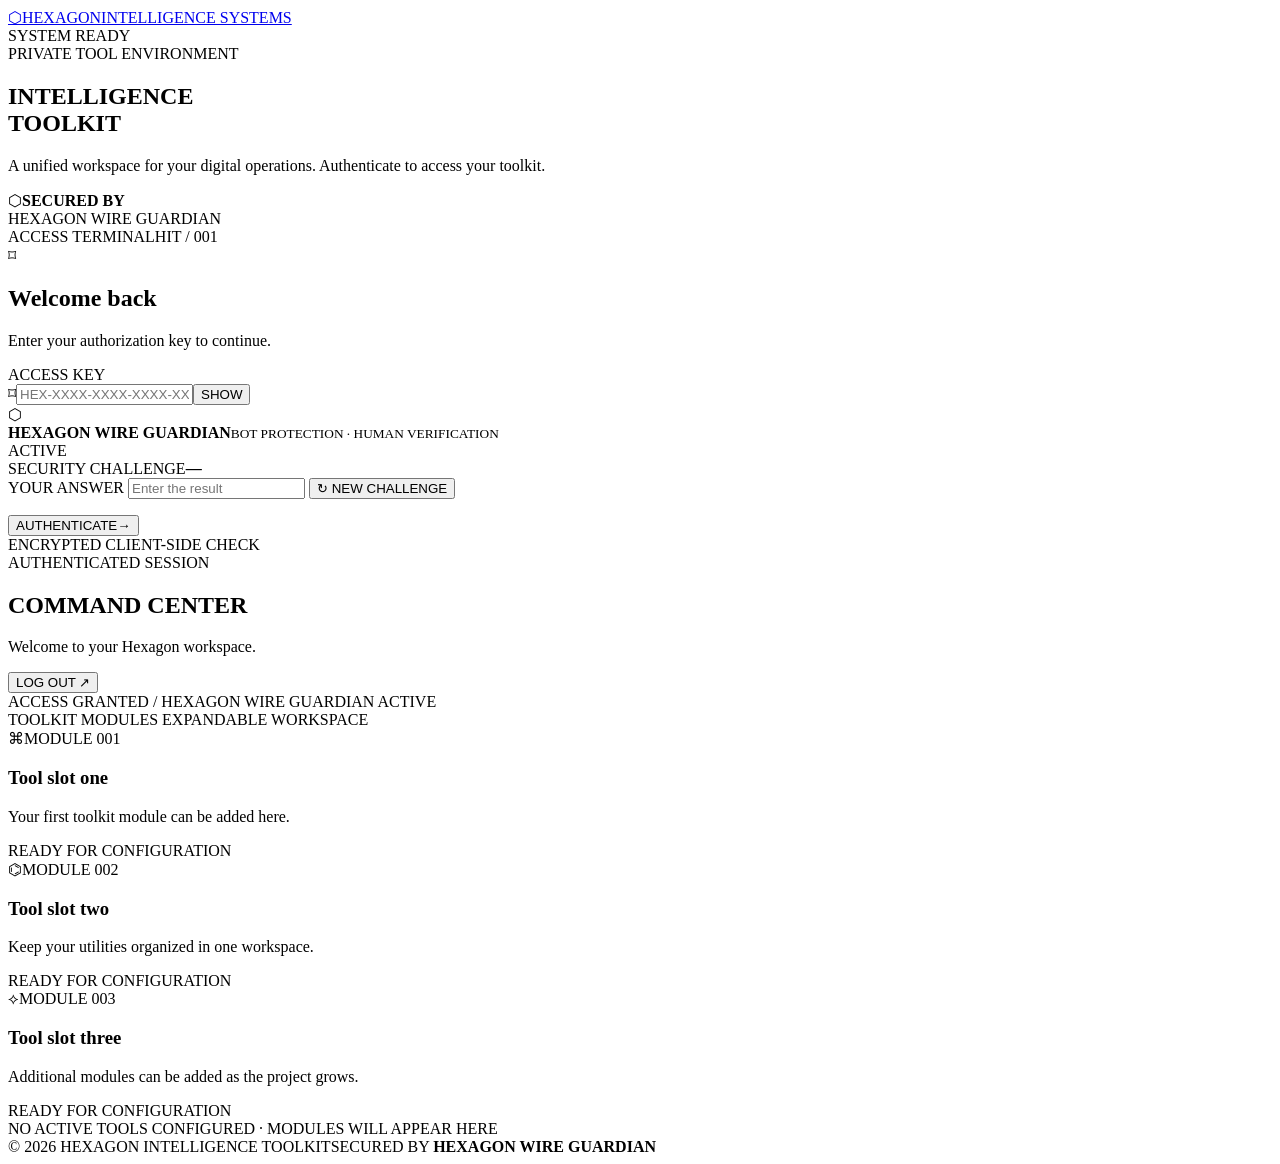
==== index.html @ 9f2bda5a "Add index.html for Hexagon Intelligence Toolkit" ====
<!doctype html>
<html lang="en">
<head>
  <meta charset="UTF-8">
  <meta name="viewport" content="width=device-width, initial-scale=1">
  <meta name="theme-color" content="#070b14">
  <meta name="description" content="Hexagon Intelligence Toolkit — secure access terminal.">
  <title>Hexagon Intelligence Toolkit</title>
  <link rel="preconnect" href="https://fonts.googleapis.com">
  <link rel="preconnect" href="https://fonts.gstatic.com" crossorigin>
  <link href="https://fonts.googleapis.com/css2?family=DM+Mono:wght@400;500&family=Space+Grotesk:wght@400;500;600;700&display=swap" rel="stylesheet">
  <link rel="stylesheet" href="./styles.css">
  <script src="./script.js" defer></script>
</head>
<body>
  <div class="ambient ambient-one"></div><div class="ambient ambient-two"></div>
  <main class="shell">
    <header class="topbar">
      <a class="brand" href="./" aria-label="Hexagon home">
        <span class="brand-mark">⬡</span><span class="brand-name">HEXAGON<span class="brand-sub">INTELLIGENCE SYSTEMS</span></span>
      </a>
      <div class="system-state"><span class="pulse"></span> SYSTEM READY</div>
    </header>

    <section id="login-view" class="login-layout">
      <div class="intro">
        <div class="eyebrow"><span></span> PRIVATE TOOL ENVIRONMENT</div>
        <h1>INTELLIGENCE<br><span>TOOLKIT</span></h1>
        <p class="intro-copy">A unified workspace for your digital operations. Authenticate to access your toolkit.</p>
        <div class="security-stamp"><span class="stamp-icon">⬡</span><span><strong>SECURED BY</strong><br>HEXAGON WIRE GUARDIAN</span></div>
      </div>

      <section class="auth-card" aria-labelledby="access-title">
        <div class="card-topline"><span>ACCESS TERMINAL</span><span class="terminal-code">HIT / 001</span></div>
        <div class="card-heading">
          <div class="card-icon">⌑</div>
          <div><h2 id="access-title">Welcome back</h2><p>Enter your authorization key to continue.</p></div>
        </div>
        <form id="login-form" novalidate>
          <label for="access-key">ACCESS KEY</label>
          <div class="input-wrap"><span class="input-prefix">⌑</span><input id="access-key" name="key" type="password" autocomplete="off" placeholder="HEX-XXXX-XXXX-XXXX-XXXX" spellcheck="false" required><button class="reveal" type="button" id="toggle-key" aria-label="Show access key">SHOW</button></div>

          <div class="captcha-panel">
            <div class="captcha-heading"><span class="shield">⬡</span><div><strong>HEXAGON WIRE GUARDIAN</strong><small>BOT PROTECTION · HUMAN VERIFICATION</small></div><span class="captcha-live">ACTIVE</span></div>
            <div class="captcha-question"><span>SECURITY CHALLENGE</span><strong id="captcha-question">—</strong></div>
            <label for="captcha-answer">YOUR ANSWER</label>
            <input id="captcha-answer" class="captcha-input" inputmode="numeric" pattern="[0-9]*" autocomplete="off" placeholder="Enter the result" required>
            <button type="button" class="refresh-challenge" id="refresh-captcha">↻ NEW CHALLENGE</button>
          </div>

          <p id="feedback" class="feedback" role="status" aria-live="polite"></p>
          <button class="submit-btn" type="submit"><span>AUTHENTICATE</span><span>→</span></button>
        </form>
        <div class="card-foot"><span class="lock-dot"></span> ENCRYPTED CLIENT-SIDE CHECK</div>
      </section>
    </section>

    <section id="dashboard-view" class="dashboard hidden">
      <div class="dashboard-head">
        <div><div class="eyebrow"><span></span> AUTHENTICATED SESSION</div><h1>COMMAND <span>CENTER</span></h1><p>Welcome to your Hexagon workspace.</p></div>
        <button id="logout" class="logout-btn">LOG OUT ↗</button>
      </div>
      <div class="dashboard-status"><span class="pulse"></span> ACCESS GRANTED <span class="status-divider">/</span> HEXAGON WIRE GUARDIAN ACTIVE</div>
      <div class="section-label">TOOLKIT MODULES <span>EXPANDABLE WORKSPACE</span></div>
      <div class="tool-grid" id="tool-grid">
        <article class="tool-card"><span class="tool-symbol">⌘</span><span class="tool-index">MODULE 001</span><h3>Tool slot one</h3><p>Your first toolkit module can be added here.</p><span class="module-state">READY FOR CONFIGURATION</span></article>
        <article class="tool-card"><span class="tool-symbol">⌬</span><span class="tool-index">MODULE 002</span><h3>Tool slot two</h3><p>Keep your utilities organized in one workspace.</p><span class="module-state">READY FOR CONFIGURATION</span></article>
        <article class="tool-card"><span class="tool-symbol">⟡</span><span class="tool-index">MODULE 003</span><h3>Tool slot three</h3><p>Additional modules can be added as the project grows.</p><span class="module-state">READY FOR CONFIGURATION</span></article>
      </div>
      <div class="dashboard-note">NO ACTIVE TOOLS CONFIGURED <span>·</span> MODULES WILL APPEAR HERE</div>
    </section>

    <footer class="site-footer"><span>© 2026 HEXAGON INTELLIGENCE TOOLKIT</span><span>SECURED BY <strong>HEXAGON WIRE GUARDIAN</strong></span></footer>
  </main>
</body>
</html>
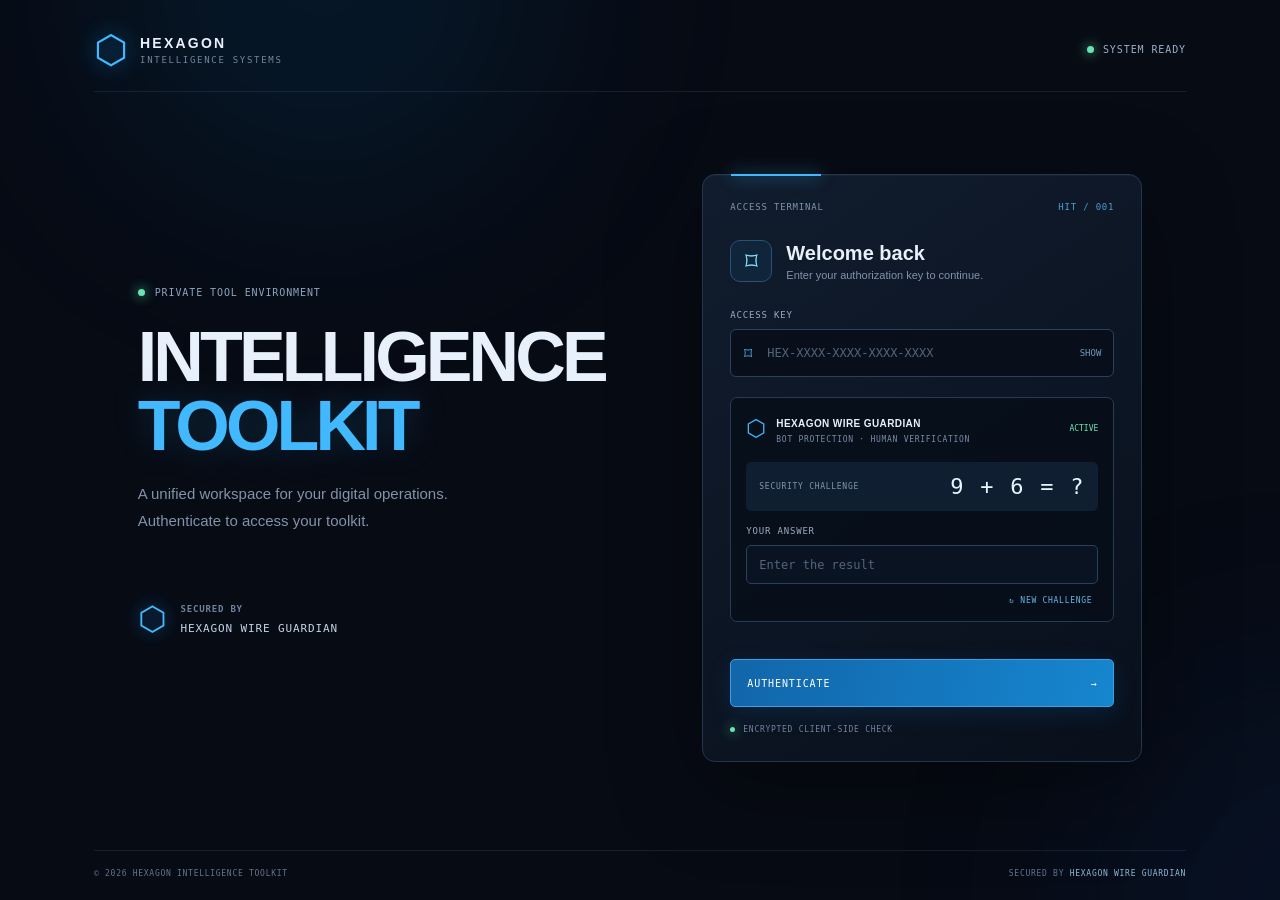
==== commit e18a81b9: "Update asset paths for organized folder structure" ====
--- a/index.html
+++ b/index.html
@@ -9,8 +9,8 @@
   <link rel="preconnect" href="https://fonts.googleapis.com">
   <link rel="preconnect" href="https://fonts.gstatic.com" crossorigin>
   <link href="https://fonts.googleapis.com/css2?family=DM+Mono:wght@400;500&family=Space+Grotesk:wght@400;500;600;700&display=swap" rel="stylesheet">
-  <link rel="stylesheet" href="./styles.css">
-  <script src="./script.js" defer></script>
+  <link rel="stylesheet" href="./assets/css/styles.css">
+  <script src="./assets/js/script.js" defer></script>
 </head>
 <body>
   <div class="ambient ambient-one"></div><div class="ambient ambient-two"></div>
--- a/assets/css/styles.css
+++ b/assets/css/styles.css
@@ -0,0 +1 @@
+:root{color-scheme:dark;--bg:#070b14;--panel:#0d1422;--panel2:#101b2d;--line:#1e2d43;--text:#e8f0fb;--muted:#8292a9;--blue:#42b9ff;--cyan:#7ce4ff;--green:#65e6b2}*{box-sizing:border-box}body{margin:0;min-height:100vh;background:var(--bg);color:var(--text);font-family:"Space Grotesk",sans-serif;overflow-x:hidden}.ambient{position:fixed;width:440px;height:440px;border-radius:50%;filter:blur(120px);opacity:.12;pointer-events:none}.ambient-one{background:#087dce;top:-240px;left:8%}.ambient-two{background:#1246a0;right:-250px;bottom:-220px}.shell{position:relative;z-index:1;max-width:1160px;min-height:100vh;margin:auto;padding:30px 34px 22px;display:flex;flex-direction:column}.topbar{display:flex;justify-content:space-between;align-items:center;border-bottom:1px solid rgba(93,130,170,.18);padding-bottom:22px}.brand{display:flex;align-items:center;gap:12px;color:var(--text);text-decoration:none}.brand-mark{font-size:39px;line-height:1;color:var(--blue);text-shadow:0 0 20px #168bdc}.brand-name{font-weight:700;letter-spacing:.16em;font-size:14px}.brand-sub{display:block;color:#74869e;font:9px "DM Mono",monospace;letter-spacing:.19em;margin-top:4px}.system-state,.eyebrow,.card-topline,.terminal-code,.captcha-heading small,.captcha-question span,.auth-card label,.refresh-challenge,.submit-btn,.card-foot,.security-stamp strong,.site-footer,.dashboard-status,.section-label,.tool-index,.module-state,.dashboard-note,.logout-btn{font-family:"DM Mono",monospace;letter-spacing:.09em}.system-state{font-size:10px;color:#9ab0c8;display:flex;align-items:center;gap:9px}.pulse,.eyebrow span,.lock-dot{width:7px;height:7px;border-radius:50%;background:var(--green);box-shadow:0 0 12px #65e6b2;display:inline-block}.login-layout{flex:1;display:grid;grid-template-columns:1fr 440px;align-items:center;gap:8%;padding:70px 4% 76px}.intro{max-width:500px}.eyebrow{display:flex;align-items:center;gap:10px;color:#8da4bf;font-size:10px}.intro h1,.dashboard h1{font-size:clamp(42px,6vw,70px);line-height:.98;letter-spacing:-.055em;margin:25px 0 20px;font-weight:700}.intro h1 span,.dashboard h1 span{color:var(--blue);text-shadow:0 0 35px rgba(66,185,255,.22)}.intro-copy{max-width:390px;color:var(--muted);font-size:15px;line-height:1.8}.security-stamp{display:flex;align-items:center;gap:13px;margin-top:55px;color:#c4d4e7;font:11px "DM Mono",monospace;letter-spacing:.08em;line-height:1.8}.security-stamp strong{font-size:9px;color:#6e839d}.stamp-icon{font-size:33px;color:var(--blue);text-shadow:0 0 16px #168bdc}.auth-card{background:linear-gradient(145deg,rgba(17,29,47,.97),rgba(9,16,28,.98));border:1px solid #23364e;border-radius:13px;padding:27px;box-shadow:0 25px 90px rgba(0,0,0,.38),inset 0 1px rgba(255,255,255,.035);position:relative}.auth-card:before{content:"";position:absolute;top:-1px;left:28px;width:90px;height:2px;background:var(--blue);box-shadow:0 0 15px var(--blue)}.card-topline{display:flex;justify-content:space-between;color:#7f94ae;font-size:9px}.terminal-code{color:#4c9fd2}.card-heading{display:flex;gap:14px;align-items:center;margin:28px 0}.card-icon{width:42px;height:42px;border:1px solid #28527a;border-radius:10px;display:grid;place-items:center;color:var(--cyan);font-size:25px;background:#10243a}.card-heading h2{font-size:20px;margin:0 0 4px}.card-heading p{font-size:11px;color:var(--muted);margin:0}.auth-card label{display:block;font-size:9px;color:#9bacc0;margin:0 0 9px}.input-wrap{height:48px;display:flex;align-items:center;border:1px solid #2b405a;background:#080f1b;border-radius:6px;margin-bottom:20px}.input-prefix{padding:0 13px;color:#4baeea}.input-wrap input,.captcha-input{background:transparent;border:0;outline:0;color:var(--text);font:12px "DM Mono",monospace;min-width:0;flex:1}.input-wrap input::placeholder,.captcha-input::placeholder{color:#53657c}.reveal{border:0;background:none;color:#6e9cbd;font:9px "DM Mono",monospace;padding:12px;cursor:pointer}.captcha-panel{padding:15px;background:rgba(5,12,22,.7);border:1px solid #263c55;border-radius:7px}.captcha-heading{display:flex;align-items:center;gap:10px}.shield{color:var(--blue);font-size:23px}.captcha-heading strong{font-size:10px;letter-spacing:.04em}.captcha-heading small{display:block;font-size:8px;color:#788ca5;margin-top:4px}.captcha-live{margin-left:auto;color:var(--green);font:8px "DM Mono",monospace}.captcha-question{margin:18px 0 15px;padding:12px 13px;background:#101e31;border-radius:5px;display:flex;align-items:center;justify-content:space-between}.captcha-question span{font-size:8px;color:#8296ad}.captcha-question strong{font:22px "DM Mono",monospace;color:#e7f6ff;letter-spacing:.08em}.captcha-input{width:100%;height:39px;border:1px solid #2a405a;background:#0a1321;border-radius:5px;padding:0 12px}.refresh-challenge{display:block;margin:11px 0 0 auto;background:none;border:0;color:#65b7e9;font-size:8px;cursor:pointer}.feedback{min-height:18px;margin:12px 0 7px;color:#ff8f9b;font:10px "DM Mono",monospace}.feedback.success{color:var(--green)}.submit-btn{width:100%;height:48px;border:1px solid #3d9ee5;border-radius:5px;background:linear-gradient(100deg,#1266aa,#1686cf);color:white;display:flex;align-items:center;justify-content:space-between;padding:0 16px;font-size:10px;cursor:pointer;box-shadow:0 6px 22px rgba(14,112,186,.18);transition:.2s}.submit-btn:hover{filter:brightness(1.16);box-shadow:0 0 25px rgba(48,164,239,.25)}.card-foot{display:flex;align-items:center;gap:8px;margin-top:18px;color:#71849b;font-size:8px}.lock-dot{width:5px;height:5px}.site-footer{display:flex;justify-content:space-between;gap:15px;border-top:1px solid rgba(93,130,170,.18);padding-top:18px;color:#64758b;font-size:8px}.site-footer strong{color:#8cb9d6;font-weight:500}.hidden{display:none!important}.dashboard{flex:1;padding:65px 4% 70px}.dashboard-head{display:flex;justify-content:space-between;align-items:end}.dashboard h1{font-size:clamp(38px,5vw,58px);margin:18px 0 10px}.dashboard-head p{color:var(--muted);margin:0}.logout-btn{background:transparent;border:1px solid #31445e;color:#a9bdd3;padding:12px 15px;border-radius:5px;font-size:9px;cursor:pointer}.dashboard-status{margin:34px 0 45px;padding:14px 16px;border:1px solid #214637;background:rgba(23,91,64,.13);color:var(--green);font-size:9px}.status-divider{padding:0 10px;color:#52677b}.section-label{display:flex;justify-content:space-between;color:#c5d5e7;font-size:10px;margin-bottom:15px}.section-label span{color:#6f829b;font-size:8px}.tool-grid{display:grid;grid-template-columns:repeat(3,1fr);gap:15px}.tool-card{min-height:210px;padding:21px;background:linear-gradient(145deg,#101c2d,#0b1320);border:1px solid #20344c;border-radius:8px;position:relative}.tool-symbol{display:block;color:var(--blue);font-size:27px;margin-bottom:20px}.tool-index{position:absolute;right:18px;top:25px;color:#617790;font-size:8px}.tool-card h3{font-size:16px;margin:0 0 8px}.tool-card p{font-size:12px;line-height:1.6;color:var(--muted);margin:0}.module-state{display:block;margin-top:23px;color:#4c9fcb;font-size:8px}.dashboard-note{text-align:center;color:#687b92;font-size:8px;margin-top:30px}.dashboard-note span{color:var(--blue);padding:0 5px}@media(max-width:850px){.login-layout{grid-template-columns:1fr;gap:35px;padding:55px 2%}.intro{max-width:600px}.intro h1{font-size:55px}.security-stamp{margin-top:25px}.auth-card{max-width:520px;width:100%;justify-self:center}.tool-grid{grid-template-columns:1fr 1fr}}@media(max-width:560px){.shell{padding:22px 18px 18px}.system-state{font-size:8px}.login-layout{padding:45px 0}.intro h1{font-size:46px}.intro-copy{font-size:13px}.auth-card{padding:20px}.site-footer{font-size:7px;flex-direction:column}.tool-grid{grid-template-columns:1fr}.dashboard{padding:45px 0}.dashboard-head{align-items:start;gap:15px;flex-direction:column}.dashboard-status{font-size:8px}.section-label{font-size:9px}.section-label span{font-size:7px}}
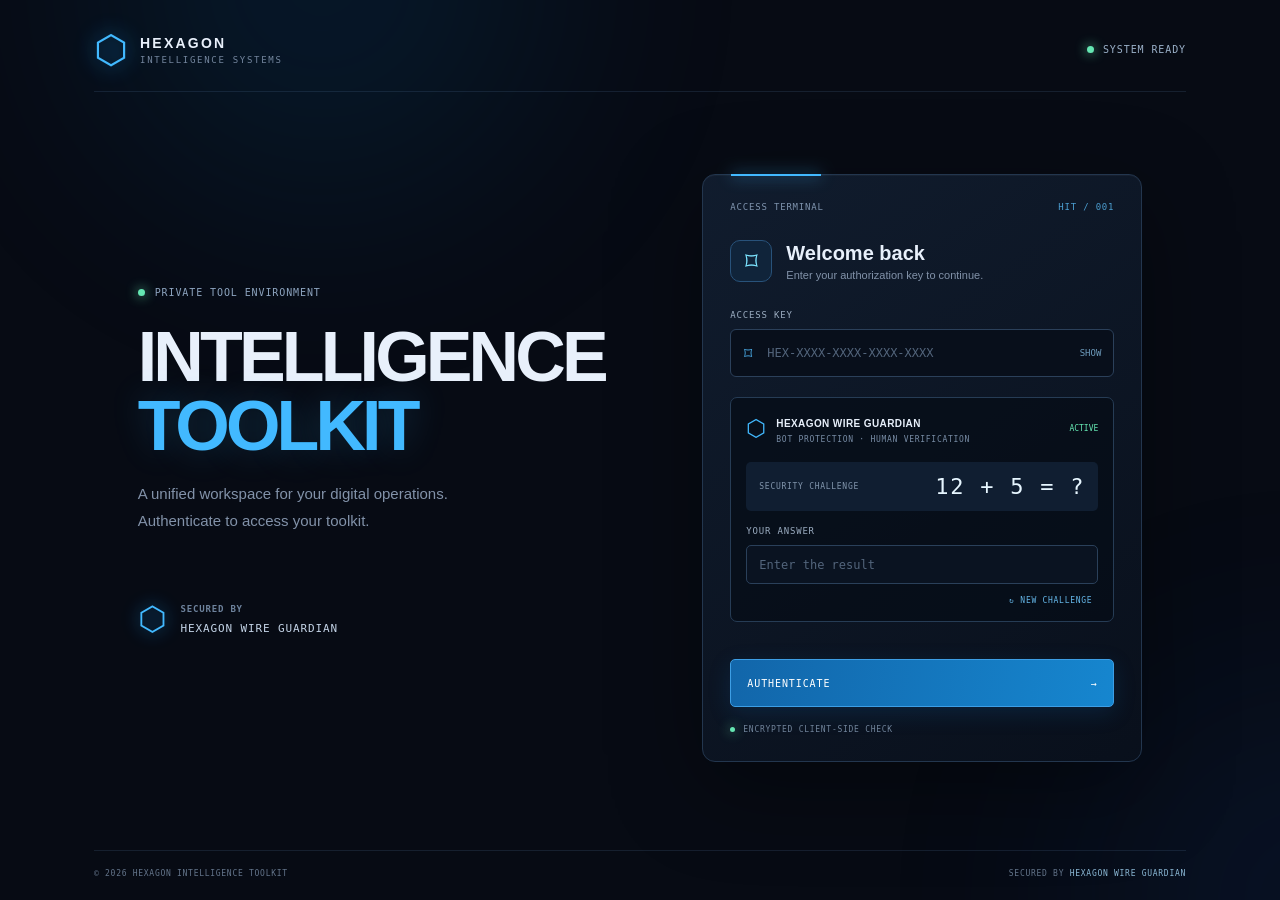
==== commit 1432713e: "Wire login page to modular authentication flow" ====
--- a/index.html
+++ b/index.html
@@ -10,7 +10,7 @@
   <link rel="preconnect" href="https://fonts.gstatic.com" crossorigin>
   <link href="https://fonts.googleapis.com/css2?family=DM+Mono:wght@400;500&family=Space+Grotesk:wght@400;500;600;700&display=swap" rel="stylesheet">
   <link rel="stylesheet" href="./assets/css/styles.css">
-  <script src="./assets/js/script.js" defer></script>
+  <script type="module" src="./assets/js/main.js"></script>
 </head>
 <body>
   <div class="ambient ambient-one"></div><div class="ambient ambient-two"></div>
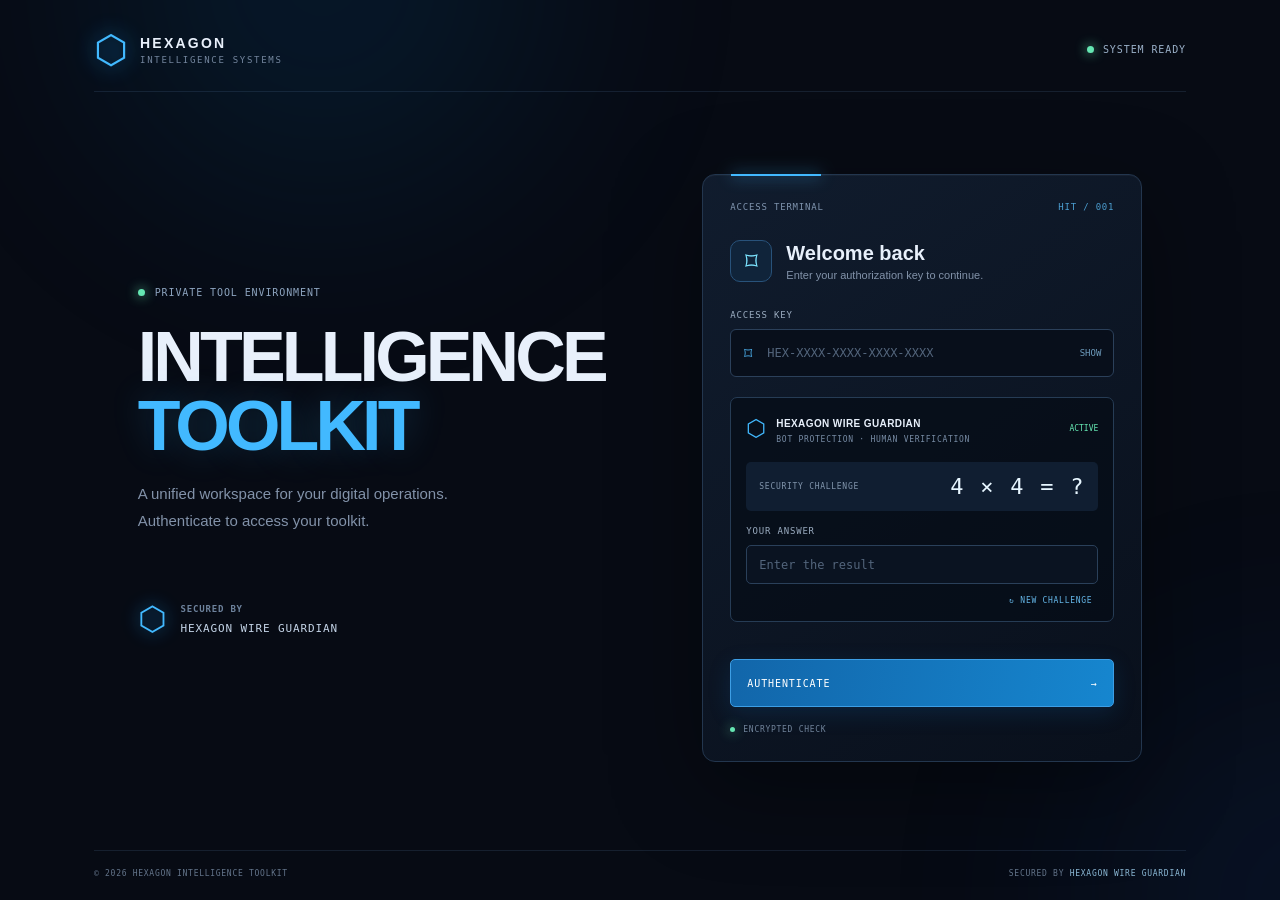
==== commit 6b3fec5d: "Update card foot text from 'CLIENT-SIDE CHECK' to 'CHECK'" ====
--- a/index.html
+++ b/index.html
@@ -51,7 +51,7 @@
           <p id="feedback" class="feedback" role="status" aria-live="polite"></p>
           <button class="submit-btn" type="submit"><span>AUTHENTICATE</span><span>→</span></button>
         </form>
-        <div class="card-foot"><span class="lock-dot"></span> ENCRYPTED CLIENT-SIDE CHECK</div>
+        <div class="card-foot"><span class="lock-dot"></span> ENCRYPTED CHECK</div>
       </section>
     </section>
 
@@ -73,4 +73,4 @@
     <footer class="site-footer"><span>© 2026 HEXAGON INTELLIGENCE TOOLKIT</span><span>SECURED BY <strong>HEXAGON WIRE GUARDIAN</strong></span></footer>
   </main>
 </body>
-</html>+</html>
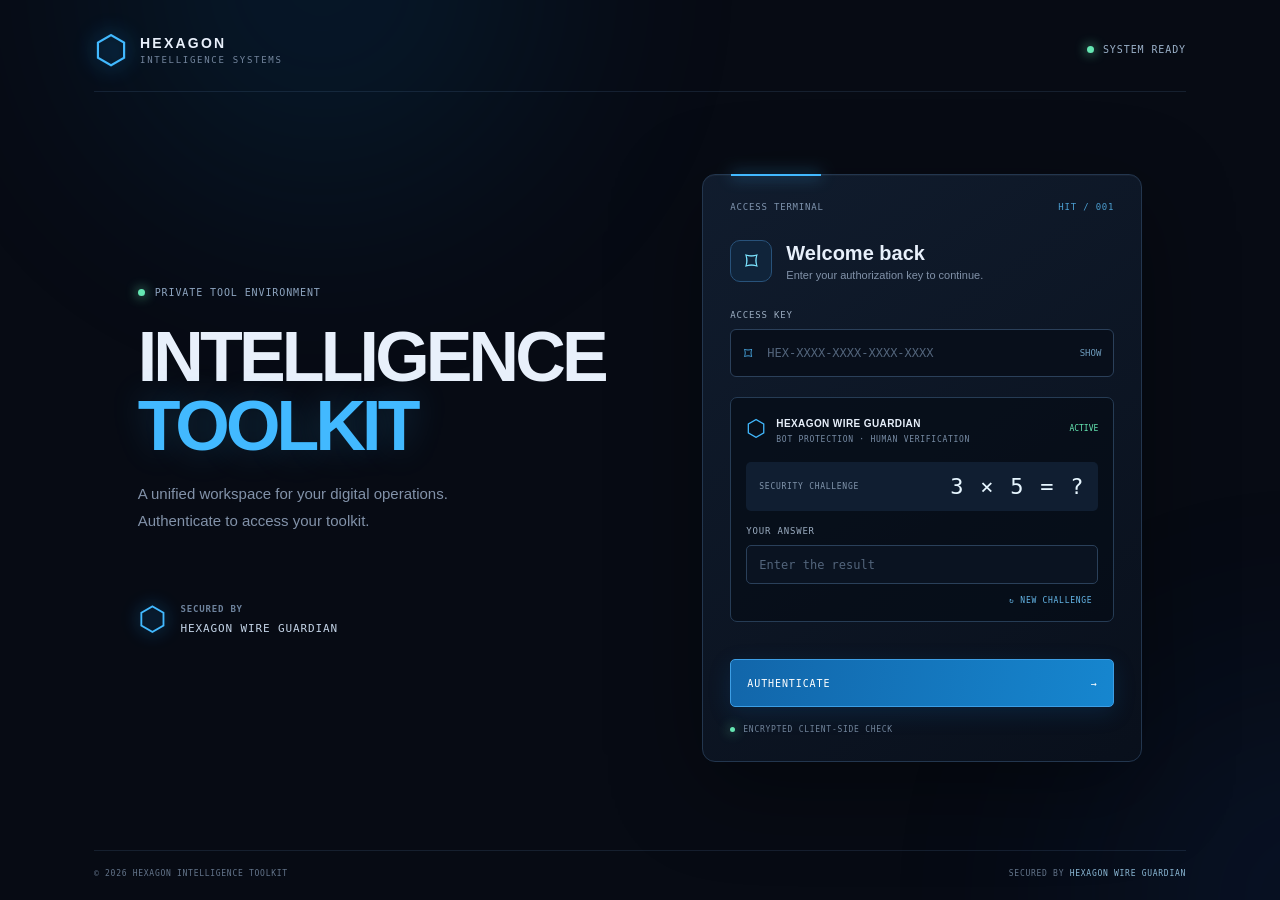
==== commit a5660577: "Add Mobile Number Intelligence workspace" ====
--- a/index.html
+++ b/index.html
@@ -10,6 +10,7 @@
   <link rel="preconnect" href="https://fonts.gstatic.com" crossorigin>
   <link href="https://fonts.googleapis.com/css2?family=DM+Mono:wght@400;500&family=Space+Grotesk:wght@400;500;600;700&display=swap" rel="stylesheet">
   <link rel="stylesheet" href="./assets/css/styles.css">
+  <link rel="stylesheet" href="./assets/css/mobile-tool.css">
   <script type="module" src="./assets/js/main.js"></script>
 </head>
 <body>
@@ -51,7 +52,7 @@
           <p id="feedback" class="feedback" role="status" aria-live="polite"></p>
           <button class="submit-btn" type="submit"><span>AUTHENTICATE</span><span>→</span></button>
         </form>
-        <div class="card-foot"><span class="lock-dot"></span> ENCRYPTED CHECK</div>
+        <div class="card-foot"><span class="lock-dot"></span> ENCRYPTED CLIENT-SIDE CHECK</div>
       </section>
     </section>
 
@@ -63,14 +64,30 @@
       <div class="dashboard-status"><span class="pulse"></span> ACCESS GRANTED <span class="status-divider">/</span> HEXAGON WIRE GUARDIAN ACTIVE</div>
       <div class="section-label">TOOLKIT MODULES <span>EXPANDABLE WORKSPACE</span></div>
       <div class="tool-grid" id="tool-grid">
-        <article class="tool-card"><span class="tool-symbol">⌘</span><span class="tool-index">MODULE 001</span><h3>Tool slot one</h3><p>Your first toolkit module can be added here.</p><span class="module-state">READY FOR CONFIGURATION</span></article>
+        <article class="tool-card tool-card-action" id="mobile-tool-card" role="button" tabindex="0" aria-label="Open Mobile Number Intelligence"><span class="tool-symbol">⌘</span><span class="tool-index">MODULE 001</span><h3>Mobile Number Intelligence</h3><p>Manage supplied German Telekom contacts and create WhatsApp links for consented numbers.</p><span class="module-state">OPEN MODULE →</span></article>
         <article class="tool-card"><span class="tool-symbol">⌬</span><span class="tool-index">MODULE 002</span><h3>Tool slot two</h3><p>Keep your utilities organized in one workspace.</p><span class="module-state">READY FOR CONFIGURATION</span></article>
         <article class="tool-card"><span class="tool-symbol">⟡</span><span class="tool-index">MODULE 003</span><h3>Tool slot three</h3><p>Additional modules can be added as the project grows.</p><span class="module-state">READY FOR CONFIGURATION</span></article>
       </div>
-      <div class="dashboard-note">NO ACTIVE TOOLS CONFIGURED <span>·</span> MODULES WILL APPEAR HERE</div>
+      <div class="dashboard-note">MODULE 001 ACTIVE <span>·</span> ADDITIONAL MODULES CAN BE CONFIGURED</div>
+      <section id="mobile-tool-view" class="mobile-tool-view hidden" aria-labelledby="mobile-tool-title">
+        <button type="button" id="mobile-tool-back" class="logout-btn mobile-back">← BACK TO TOOLKIT</button>
+        <div class="mobile-tool-heading"><div class="eyebrow"><span></span> MODULE 001 / CONTACT WORKSPACE</div><h2 id="mobile-tool-title">MOBILE NUMBER <span>INTELLIGENCE</span></h2><p>Verarbeite ausschließlich Nummern, die du selbst bereitgestellt hast und für deren Kontaktaufnahme eine Einwilligung vorliegt.</p></div>
+        <div class="mobile-tool-panel">
+          <div class="mobile-config-grid">
+            <div><label>COUNTRY</label><div class="fixed-value">Germany <span>+49</span></div></div>
+            <div><label>PROVIDER / PREFIX</label><div class="fixed-value">Telekom <span>0151</span></div></div>
+            <div><label for="mobile-quantity">MAX. CONTACTS TO PROCESS</label><input id="mobile-quantity" type="number" min="1" max="500" value="1"></div>
+          </div>
+          <label for="mobile-contacts">YOUR CONTACT NUMBERS <span class="label-note">one per line · +49 151 / 0151</span></label>
+          <textarea id="mobile-contacts" rows="7" placeholder="+49 151 1234567&#10;0151 2345678"></textarea>
+          <label class="consent-check"><input id="mobile-consent" type="checkbox"> I confirm these contacts were provided to me and have consented to being contacted on WhatsApp.</label>
+          <button type="button" id="mobile-process" class="submit-btn mobile-process"><span>VALIDATE CONTACTS & CREATE LINKS</span><span>→</span></button>
+          <p id="mobile-feedback" class="mobile-feedback" role="status" aria-live="polite"></p><div id="mobile-results" class="mobile-results" aria-live="polite"></div>
+        </div>
+      </section>
     </section>
 
     <footer class="site-footer"><span>© 2026 HEXAGON INTELLIGENCE TOOLKIT</span><span>SECURED BY <strong>HEXAGON WIRE GUARDIAN</strong></span></footer>
   </main>
 </body>
-</html>
+</html>
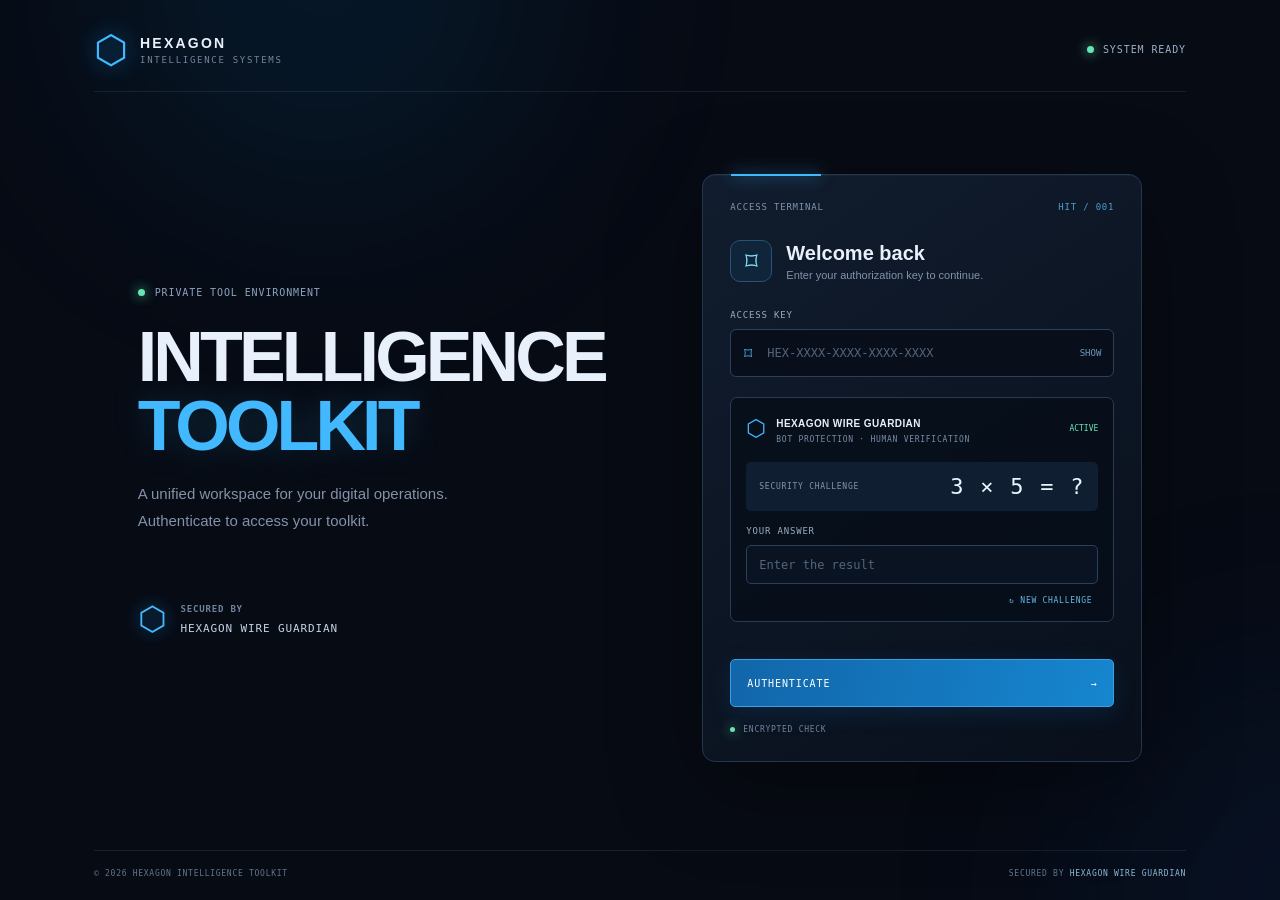
==== commit 6d993093: "Add Mobile Number Intelligence to main" ====
--- a/index.html
+++ b/index.html
@@ -52,7 +52,7 @@
           <p id="feedback" class="feedback" role="status" aria-live="polite"></p>
           <button class="submit-btn" type="submit"><span>AUTHENTICATE</span><span>→</span></button>
         </form>
-        <div class="card-foot"><span class="lock-dot"></span> ENCRYPTED CLIENT-SIDE CHECK</div>
+        <div class="card-foot"><span class="lock-dot"></span> ENCRYPTED CHECK</div>
       </section>
     </section>
 
@@ -72,22 +72,18 @@
       <section id="mobile-tool-view" class="mobile-tool-view hidden" aria-labelledby="mobile-tool-title">
         <button type="button" id="mobile-tool-back" class="logout-btn mobile-back">← BACK TO TOOLKIT</button>
         <div class="mobile-tool-heading"><div class="eyebrow"><span></span> MODULE 001 / CONTACT WORKSPACE</div><h2 id="mobile-tool-title">MOBILE NUMBER <span>INTELLIGENCE</span></h2><p>Verarbeite ausschließlich Nummern, die du selbst bereitgestellt hast und für deren Kontaktaufnahme eine Einwilligung vorliegt.</p></div>
-        <div class="mobile-tool-panel">
-          <div class="mobile-config-grid">
-            <div><label>COUNTRY</label><div class="fixed-value">Germany <span>+49</span></div></div>
-            <div><label>PROVIDER / PREFIX</label><div class="fixed-value">Telekom <span>0151</span></div></div>
-            <div><label for="mobile-quantity">MAX. CONTACTS TO PROCESS</label><input id="mobile-quantity" type="number" min="1" max="500" value="1"></div>
-          </div>
-          <label for="mobile-contacts">YOUR CONTACT NUMBERS <span class="label-note">one per line · +49 151 / 0151</span></label>
-          <textarea id="mobile-contacts" rows="7" placeholder="+49 151 1234567&#10;0151 2345678"></textarea>
-          <label class="consent-check"><input id="mobile-consent" type="checkbox"> I confirm these contacts were provided to me and have consented to being contacted on WhatsApp.</label>
-          <button type="button" id="mobile-process" class="submit-btn mobile-process"><span>VALIDATE CONTACTS & CREATE LINKS</span><span>→</span></button>
-          <p id="mobile-feedback" class="mobile-feedback" role="status" aria-live="polite"></p><div id="mobile-results" class="mobile-results" aria-live="polite"></div>
+        <div class="mobile-tool-panel"><div class="mobile-config-grid">
+          <div><label>COUNTRY</label><div class="fixed-value">Germany <span>+49</span></div></div>
+          <div><label>PROVIDER / PREFIX</label><div class="fixed-value">Telekom <span>0151</span></div></div>
+          <div><label for="mobile-quantity">MAX. CONTACTS TO PROCESS</label><input id="mobile-quantity" type="number" min="1" max="500" value="1"></div>
         </div>
+        <label for="mobile-contacts">YOUR CONTACT NUMBERS <span class="label-note">one per line · +49 151 / 0151</span></label><textarea id="mobile-contacts" rows="7" placeholder="+49 151 1234567&#10;0151 2345678"></textarea>
+        <label class="consent-check"><input id="mobile-consent" type="checkbox"> I confirm these contacts were provided to me and have consented to being contacted on WhatsApp.</label>
+        <button type="button" id="mobile-process" class="submit-btn mobile-process"><span>VALIDATE CONTACTS & CREATE LINKS</span><span>→</span></button><p id="mobile-feedback" class="mobile-feedback" role="status" aria-live="polite"></p><div id="mobile-results" class="mobile-results" aria-live="polite"></div></div>
       </section>
     </section>
 
     <footer class="site-footer"><span>© 2026 HEXAGON INTELLIGENCE TOOLKIT</span><span>SECURED BY <strong>HEXAGON WIRE GUARDIAN</strong></span></footer>
   </main>
 </body>
-</html>+</html>
--- a/assets/css/mobile-tool.css
+++ b/assets/css/mobile-tool.css
@@ -0,0 +1 @@
+.tool-card-action{cursor:pointer;transition:border-color .2s,transform .2s}.tool-card-action:hover,.tool-card-action:focus-visible{border-color:#399bd6;transform:translateY(-2px);outline:none}.mobile-tool-view{margin-top:28px}.mobile-back{margin-bottom:28px}.mobile-tool-heading h2{font-size:clamp(28px,4vw,42px);letter-spacing:-.04em;margin:14px 0 8px}.mobile-tool-heading h2 span{color:var(--blue)}.mobile-tool-heading p{color:var(--muted);font-size:13px;line-height:1.7;max-width:720px}.mobile-tool-panel{margin-top:24px;padding:24px;background:linear-gradient(145deg,#101c2d,#0b1320);border:1px solid #20344c;border-radius:8px}.mobile-config-grid{display:grid;grid-template-columns:repeat(3,1fr);gap:14px;margin-bottom:24px}.mobile-tool-panel label{display:block;color:#9bacc0;font:9px "DM Mono",monospace;letter-spacing:.09em;margin-bottom:9px}.fixed-value,.mobile-tool-panel input[type=number],.mobile-tool-panel textarea{width:100%;border:1px solid #2b405a;background:#080f1b;color:var(--text);border-radius:5px;padding:13px;font:12px "DM Mono",monospace;min-height:44px}.fixed-value{display:flex;justify-content:space-between;color:#dceafa}.fixed-value span,.label-note{color:var(--blue)}.mobile-tool-panel input[type=number]{margin:0}.mobile-tool-panel textarea{resize:vertical;line-height:1.7;margin:0 0 16px}.label-note{float:right;font-size:8px}.consent-check{display:flex!important;align-items:flex-start;gap:10px;line-height:1.6;margin:12px 0 20px!important}.consent-check input{accent-color:#2599dd;margin:0}.mobile-process{max-width:420px}.mobile-feedback{min-height:17px;color:#ff9ba5;font:10px "DM Mono",monospace}.mobile-results{display:grid;gap:9px;margin-top:14px}.mobile-result{display:flex;justify-content:space-between;align-items:center;gap:12px;padding:12px;border:1px solid #263b54;border-radius:5px;background:#091321;font:11px "DM Mono",monospace}.mobile-result a{color:var(--cyan);text-decoration:none}.mobile-result a:hover{text-decoration:underline}.mobile-result.invalid{color:#ff9ba5}@media(max-width:650px){.mobile-config-grid{grid-template-columns:1fr}.mobile-tool-panel{padding:17px}.mobile-result{align-items:flex-start;flex-direction:column}}
